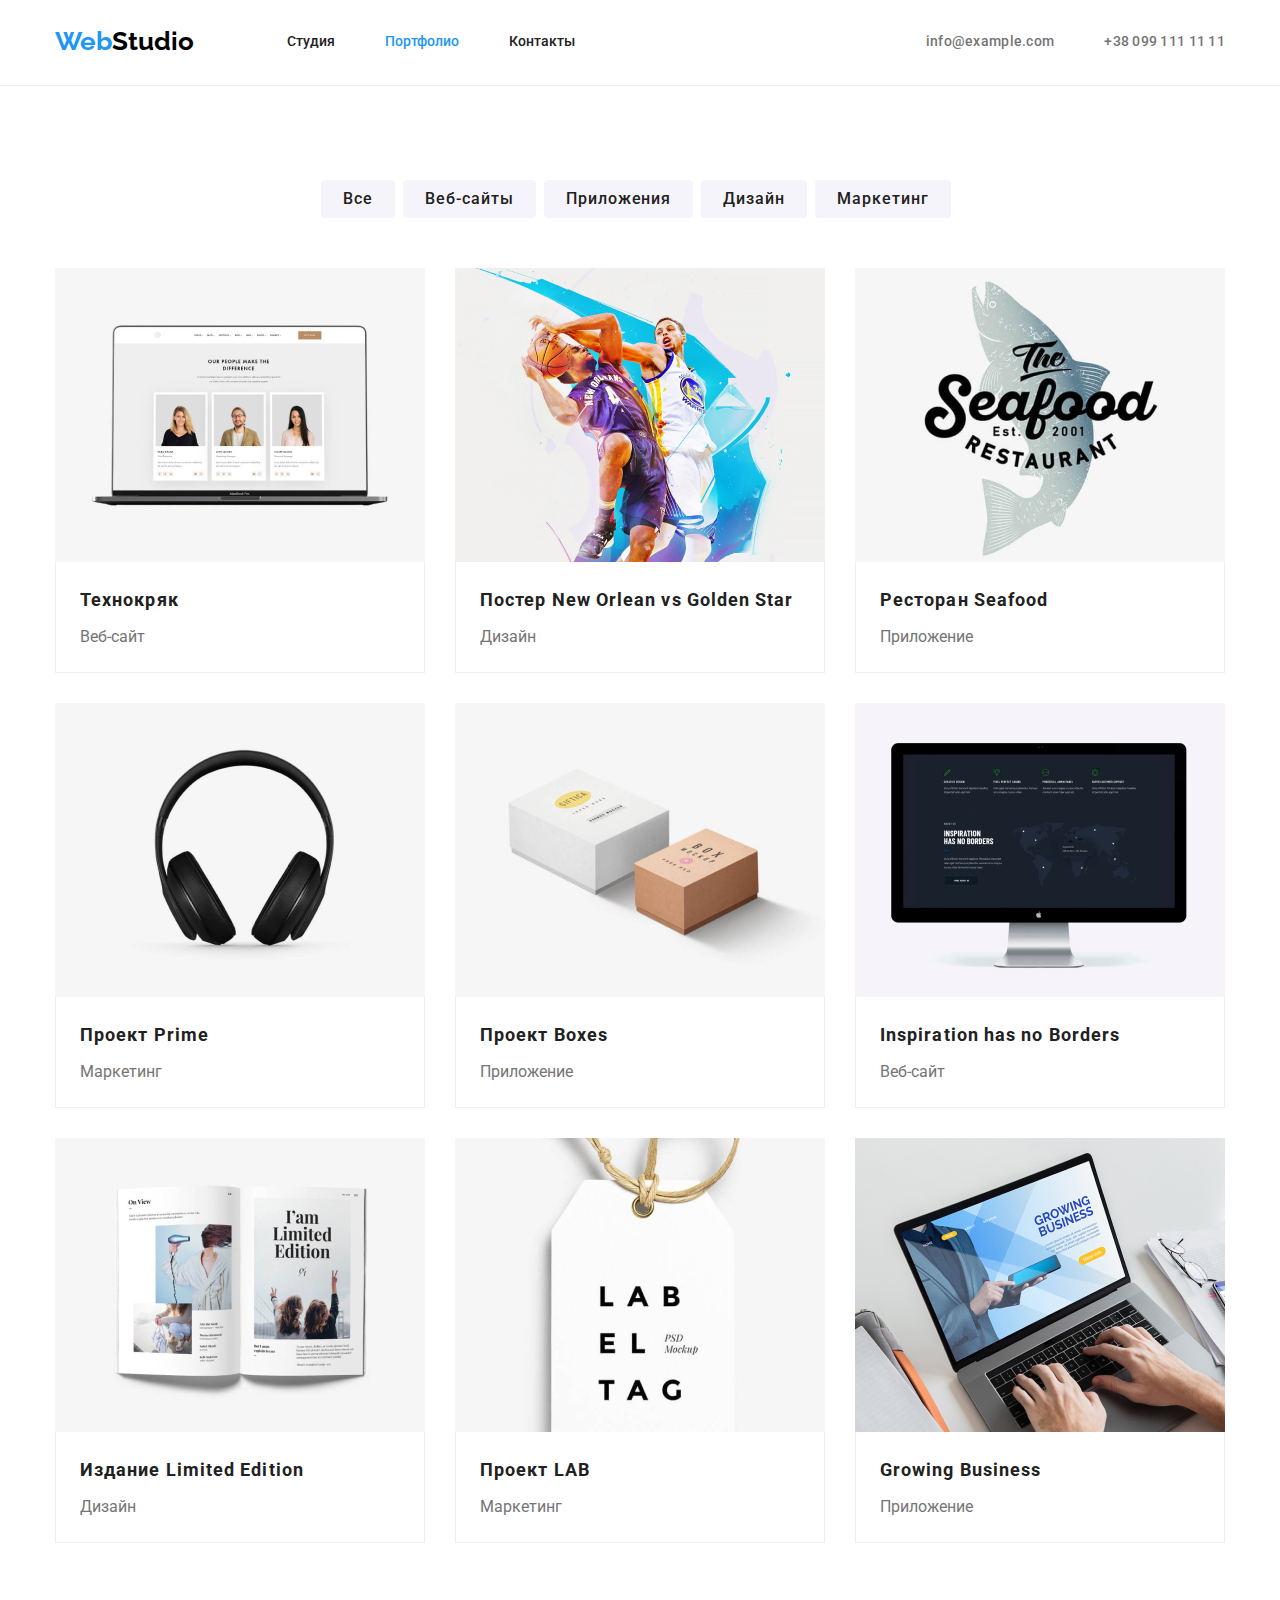
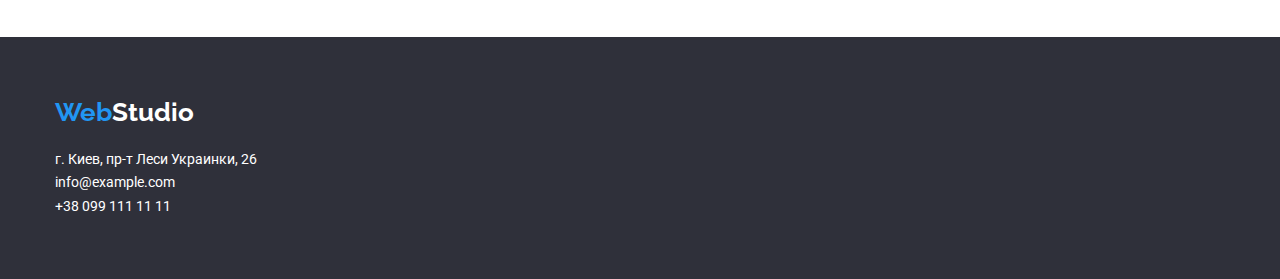
==== portfolio.html @ 2d33c271 "Initial commit" ====
<!DOCTYPE html>
<html lang="ru">

<head>
    <meta charset="UTF-8">
    <meta name="description" content="A description of the page" />
    <title>Webstudio</title>
    <!--Основные шрифты-->
    <link rel="preconnect" href="https://fonts.googleapis.com">
    <link rel="preconnect" href="https://fonts.gstatic.com" crossorigin>
    <link
        href="https://fonts.googleapis.com/css2?family=Raleway:wght@700&family=Roboto:wght@400;500;700;900&display=swap"
        rel="stylesheet">

    <!-- modern-normalisd-->
    <link rel="stylesheet" href="https://cdn.jsdelivr.net/npm/modern-normalize@1.1.0/modern-normalize.min.css">

    <link rel="stylesheet" href="./css/styles.css">
</head>

<body>
    <!--шапка страницы-->
        <header class="header section">
            <div class="container main-nav-list">
                <nav class="header-main-nav">
                    <a class="header-logo" lang="en" href="./index.html"><span class="header-logo-accent">Web</span>Studio</a>
        
                    <ul class="header-items">
                        <li class="heder-nav-list"><a class="header-nav" href="./index.html">Студия</a></li>
                        <li class="heder-nav-list"><a class="header-nav current" href="portfolio.html">Портфолио</a></li>
                        <li class="heder-nav-list"><a class="header-nav" href="">Контакты</a></li>
                    </ul>
                </nav>
        
                <ul class="header-contact-items">
                    <li class="header-list"><a class="header-contact" href="mailto:info@example.com">info@example.com</a></li>
                    <li class="header-list"><a class="header-contact" href="tel+380991111111">+38 099 111 11 11</a></li>
                </ul>
            </div>
        </header>
        <!--Основная часть страницы-->
        <main>
            <div class="section">
                <div class="container">
                    <h1 hidden>Галерея</h1>
                    <!--Кнопки фильтра-->
                    <ul class="list-btn">
                        <li><button class="filtr-btn" type="button">Все</button></li>
                        <li><button class="filtr-btn" type="button">Веб-сайты</button></li>
                        <li><button class="filtr-btn" type="button">Приложения</button></li>
                        <li><button class="filtr-btn" type="button">Дизайн</button></li>
                        <li><button class="filtr-btn" type="button">Маркетинг</button></li>
                    </ul>
                </div>

                    <!--Портфолио-->
                    <div class="container">
                    <ul class="list-portfolio">
                        <li class="portfolio-section">
                            <article class="card">
                                <div class="card-tumb">
                                <a class="portfolio-link" href="#"><img class="portfolio-img" src="./imeges/portfolio1.jpg"
                                        alt="Веб-сайт" width="370" height="294">
                                    <div class="portfolio-card">
                                        <h2 class="portfolio-titel">Технокряк</h2>
                                        <p class="about-portfolio">Веб-сайт</p>
                                    </div>
                                </a>
                                </div>
                            </article>
                        </li>

                        <li class="portfolio-section">
                                <a class="portfolio-link" href="#"><img class="portfolio-img" src="./imeges/portfolio2.jpg" alt="постер команды"
                                        width="370" height="294">
                                    <div class="portfolio-card">
                                        <h2 class="portfolio-titel">Постер New Orlean vs Golden Star</h2>
                                        <p class="about-portfolio">Дизайн</p>
                                    </div>
                                </a>
                        </li>

                        <li class="portfolio-section">
                                <a class="portfolio-link" href="#"><img class="portfolio-img" src="./imeges/portfolio3.jpg"
                                        alt="логотип ресторана" width="370" height="294">
                                    <div class="portfolio-card">
                                        <h2 class="portfolio-titel">Ресторан Seafood</h2>
                                        <p class="about-portfolio">Приложение</p>
                                    </div>
                                </a>
                        </li>

                        <li class="portfolio-section">
                                <a class="portfolio-link" href="#"><img class="portfolio-img" src="./imeges/portfolio4.jpg"
                                        alt="наушники" width="370" height="294">
                                    <div class="portfolio-card">
                                        <h2 class="portfolio-titel">Проект Prime</h2>
                                        <p class="about-portfolio">Маркетинг</p>
                                    </div>
                                </a>
                        </li>

                        <li class="portfolio-section">
                                <a class="portfolio-link" href="#"><img class="portfolio-img" src="./imeges/portfolio5.jpg"
                                        alt="бокс проект" width="370" height="294">
                                    <div class="portfolio-card">
                                        <h2 class="portfolio-titel">Проект Boxes</h2>
                                        <p class="about-portfolio">Приложение</p>
                                    </div>
                                </a>
                        </li>

                        <li class="portfolio-section">
                                <a class="portfolio-link" href="#"><img class="portfolio-img" src="./imeges/portfolio6.jpg"
                                        alt="изображение монитора" width="370" height="294">
                                    <div class="portfolio-card">
                                        <h2 class="portfolio-titel">Inspiration has no Borders</h2>
                                        <p class="about-portfolio">Веб-сайт</p>
                                    </div>
                                </a>
                        </li>

                        <li class="portfolio-section">
                                <a class="portfolio-link" href="#"><img class="portfolio-img" src="./imeges/portfolio7.jpg"
                                        alt="дизайн книги" width="370" height="294">
                                    <div class="portfolio-card">
                                        <h2 class="portfolio-titel">Издание Limited Edition</h2>
                                        <p class="about-portfolio">Дизайн</p>
                                    </div>
                                </a>
                        </li>

                        <li class="portfolio-section">
                                <a class="portfolio-link" href="#"><img class="portfolio-img" src="./imeges/portfolio8.jpg"
                                        alt="макет логотипа" width="370" height="294">
                                    <div class="portfolio-card">
                                        <h2 class="portfolio-titel">Проект LAB</h2>
                                        <p class="about-portfolio">Маркетинг</p>
                                    </div>
                                </a>
                        </li>
                         
                        <li class="portfolio-section">
                                <a class="portfolio-link" href="#"><img class="portfolio-img" src="./imeges/portfolio9.jpg"
                                        alt="проект приложения" width="370" height="294">
                                    <div class="portfolio-card">
                                        <h2 class="portfolio-titel">Growing Business</h2>
                                        <p class="about-portfolio">Приложение</p>
                                    </div>
                                </a>
                        </li>
                    </ul>
                </div>
            </div>
        </main>
        <!--Подвал-->
        <footer class="footer">
            <div class="container">
                <a class="footer-logo" lang="en" href="./index.html"><span class="footer-logo-accent">Web</span>Studio</a>
                <address class="address">
                    <ul class="address-list">
                        <li><a class="footer-contact" href="google.maps.г.Киев,пр-т-Леси-Украинки,26">г. Киев, пр-т Леси
                                Украинки, 26</a></li>
                        <li><a class="footer-contact" href="mailto:info@example.com">info@example.com</a></li>
                        <li><a class="footer-contact" href="tel+380991111111">+38 099 111 11 11</a></li>
                    </ul>
                </address>
            </div>
        </footer>
</body>
---- css/styles.css ----
:root {
  --primery-text-color: #757575;
  --titel-text-color: #212121;
  --accent-text-color-btn: #2196f3;
  --heder-logo-color: #000000;

  --main-background-color: #ffffff;
  --section-fond-color: #2f303a;

  --text-color-logo-adres-btn: #ffffff;

  --filter-btn-tim-fon: #f5f4fa;
  --logo-btn-hover: #188ce8;

  --portfolio-section-gap: 30px;
}

*,
*::before *::after {
  box-sizing: border-box;
}
/*Основные правки для всей страницы*/

body {
  background-color: var(--main-background-color);
  font-family: 'Roboto', sans-serif;
  font-size: 14px;
  line-height: 1.5;
  color: var(--primery-text-color);
}

h1,
h2,
h3,
h4,
h5,
h6,
p {
  margin-top: 0;
  margin-bottom: 0;
}

ul {
  padding-left: 0;
  margin-top: 0;
  margin-bottom: 0;
  list-style: none;
}

img {
  display: block;
  max-width: 100%;
  height: auto;
}

.container {
  width: 1200px;
  padding-left: 15px;
  padding-right: 15px;
  margin-right: auto;
  margin-left: auto;
}
.section {
  padding-top: 94px;
  padding-bottom: 94px;
}
/*шапка страницы*/
.header {
  padding-top: 24px;
  padding-bottom: 25px;
  border-bottom: 1px solid #ececec;
  flex-wrap: nowrap;
}

/*header-main-nav*/
.header-main-nav {
  display: flex;
  align-items: center;
}

/*Логотип в хедере*/

.header-logo {
  margin-right: 93px;

  font-family: Raleway;
  color: var(--heder-logo-color);
  font-size: 26px;
  font-weight: bold;
  text-decoration: none;
  cursor: default;
  line-height: 1.2;
}

.header-logo-accent {
  color: var(--accent-text-color-btn);
}

.header-items {
  display: flex;
}

.heder-nav-list {
  margin-right: 50px;
}
.heder-nav-list:last-child {
  margin-right: 0;
}

.header-nav {
  color: var(--titel-text-color);

  padding-top: 10px;
  padding-bottom: 10px;
  display: block;

  font-weight: 500;
  text-decoration: none;
  cursor: default;
  line-height: 1.14;
}
.header-nav:hover,
.header-nav:focus {
  color: var(--accent-text-color-btn);
}
.header-nav.current {
  color: var(--accent-text-color-btn);
}

/* .heder-contact-list {}*/
 

.header-contact-items {
  margin-left: auto;
  display: flex;
  align-items: center
  
}
.main-nav-list {
  display: flex;
}
.header-list {
  margin-left: 50px;
}

.header-list:first-child {
  margin-left: 0;
}

.header-contact {
  color: var(--primery-text-color);
  font-weight: 500;
  text-decoration: none;
  cursor: default;
  font-weight: 500;
  line-height: 1.14;
  letter-spacing: 0.02em;
}
.header-contact:hover,
.header-contact:focus {
  color: var(--accent-text-color);
}

/*Логотип страницы*/
.logo-section {
  padding-top: 200px;
  padding-bottom: 200px;
  text-align: center;
  background-color: var(--section-fond-color);
}

.logo-titel {
  width: 696px;
  margin: auto;
  color: var(--text-color-logo-adres-btn);
  font-size: 44px;
  font-weight: 900;
  line-height: 1.36;
  letter-spacing: 0.06em;
  font-family: Roboto;
  text-transform: uppercase;
}

.logo-btn {
  margin-top: 30px;
  padding: 10px 32px;
  min-width: 13px;
  color: var(--text-color-logo-adres-btn);
  background-color: var(--accent-text-color-btn);
  font-size: 16px;
  font-weight: bold;
  cursor: pointer;
  line-height: 1.87;
  align-items: center;
  letter-spacing: 0.06em;
  border-radius: 4px;
  border: 0;
}
.logo-btn:hover,
.logo-btn:focus {
  background-color: var(--logo-btn-hover);
}

/*Основная часть страници*/

/*Особенности*/
.features {
  width: 1200px;
  margin: auto;
}

.titel {
  margin-bottom: 10px;
  color: var(--titel-text-color);
  font-weight: bold;
  font-size: 14px;
  line-height: 1.14;
  letter-spacing: 0.03em;
  text-transform: uppercase;
}
.features-section {
  display: flex;
  margin-top: 0;
  margin-bottom: 0;
}

.features-list {
  letter-spacing: 0.03em;
  margin-right: 30px;
  width: 270px;
}
.features-list:last-child {
  margin-right: 0;
}

.about-features {
  color: var(--primery-text-color);
  line-height: 1.71;
  letter-spacing: 0, 03em;
}

/*Примеры робот*/

.gallery-section {
  padding-top: 0;
}

.list-foto {
  display: flex;
}

.gallery-titel {
  margin-bottom: 50px;
  color: var(--titel-text-color);
  font-weight: bold;
  font-size: 36px;
  line-height: 1.16;
  text-align: center;
}
.gellery-list {
  margin-right: 30px;
}
.gellery-list:last-child {
  margin-right: 0;
}

/*Команда   */
.team {
  background-color: var(--filter-btn-tim-fon);
}
.team-list {
  display: flex;
}
.team-titel {
  margin-bottom: 50px;
  text-align: center;
  font-size: 36px;
  line-height: 1.16;
}
.team-section {
  text-align: center;
  margin-right: 30px;
  border-radius: 0px 0px 4px 4px;
  box-shadow: 0px 1px 3px rgba(0, 0, 0, 0.12), 0px 1px 1px rgba(0, 0, 0, 0.14),
    0px 2px 1px rgba(0, 0, 0, 0.2);
  background: var(--main-background-color);
}
.team-section:last-child {
  margin-right: 0;
}
.team-img {
  margin-bottom: 30px;
}

.team-titel,
.titel {
  color: var(--titel-text-color);
}
.titel-person {
  margin-bottom: 10px;
  color: var(--titel-text-color);
  font-weight: 500;
  font-size: 16px;
  line-height: 1.18;
}

.team-position {
  margin-bottom: 30px;
  color: var(--primery-text-color);
  font-size: 16px;
  line-height: 1.18;
}

/*Подвал */

.footer {
  padding-top: 60px;
  padding-bottom: 60px;
}

.footer-logo {
  font-family: Raleway;
  color: var(--text-color-logo-adres-btn);
  font-weight: bold;
  text-decoration: none;
  cursor: default;
  font-size: 26px;
  line-height: 1.19;
  margin-bottom: 20px;
  display: block;
}

.footer-logo-accent {
  color: var(--accent-text-color-btn);
}

.footer {
  background-color: var(--section-fond-color);
}

.footer-contact-list {
  margin-bottom: 9px;
}
.footer-contact-list:last-child {
  margin-bottom: 0px;
}
.footer-contact {
  color: var(--text-color-logo-adres-btn);
  text-decoration: none;
  cursor: default;
  line-height: 1.71;
  font-style: normal;
  display: block;
}

.footer-contact:hover,
.footer-contact:focus {
  color: var(--accent-text-color);
}

/*Портфолио*/

/*Кнопки фильтра*/
.list-btn {
  display: flex;
  justify-content: center;
  margin-bottom: 50px;
}

.filtr-btn {
  margin-right: 8px;
  padding: 6px 22px;
  letter-spacing: 0.06em;
  border-radius: 4px;
  border: 0;

  color: var(--titel-text-color);
  background: var(--filter-btn-tim-fon);
  font-size: 16px;
  font-weight: 500;
  cursor: pointer;
  line-height: 1.62;
}
.filtr-btn:hover,
.filtr-btn:focus {
  color: var(--text-color-logo-adres-btn);
  background: var(--accent-text-color-btn);
}

/* Галерея портфолио */
.list-portfolio {
  display: flex;
  flex-wrap: wrap;
}
.list-portfolio > .portfolio-section {
  width: calc((100-60px) / 3);
  margin-right: 30px;
  margin-bottom: 30px;
}
.portfolio-section:nth-child(3n) {
  margin-right: 0;
}

.portfolio-section:nth-last-child(-n + 3) {
  margin-bottom: 0;
}
.portfolio-card {
  border-left: 1px solid #eeeeee;
  border-right: 1px solid #eeeeee;
  border-bottom: 1px solid #eeeeee;
  padding: 20px 24px;
}

.portfolio-titel {
  margin-bottom: 4px;
  color: var(--titel-text-color);
  font-weight: bold;
  font-size: 18px;
  line-height: 2;
  letter-spacing: 0.06em;
}
.about-portfolio {
  color: var(--primery-text-color);
  font-size: 16px;
  line-height: 1.87;
}

.portfolio-link {
  text-decoration: none;
}
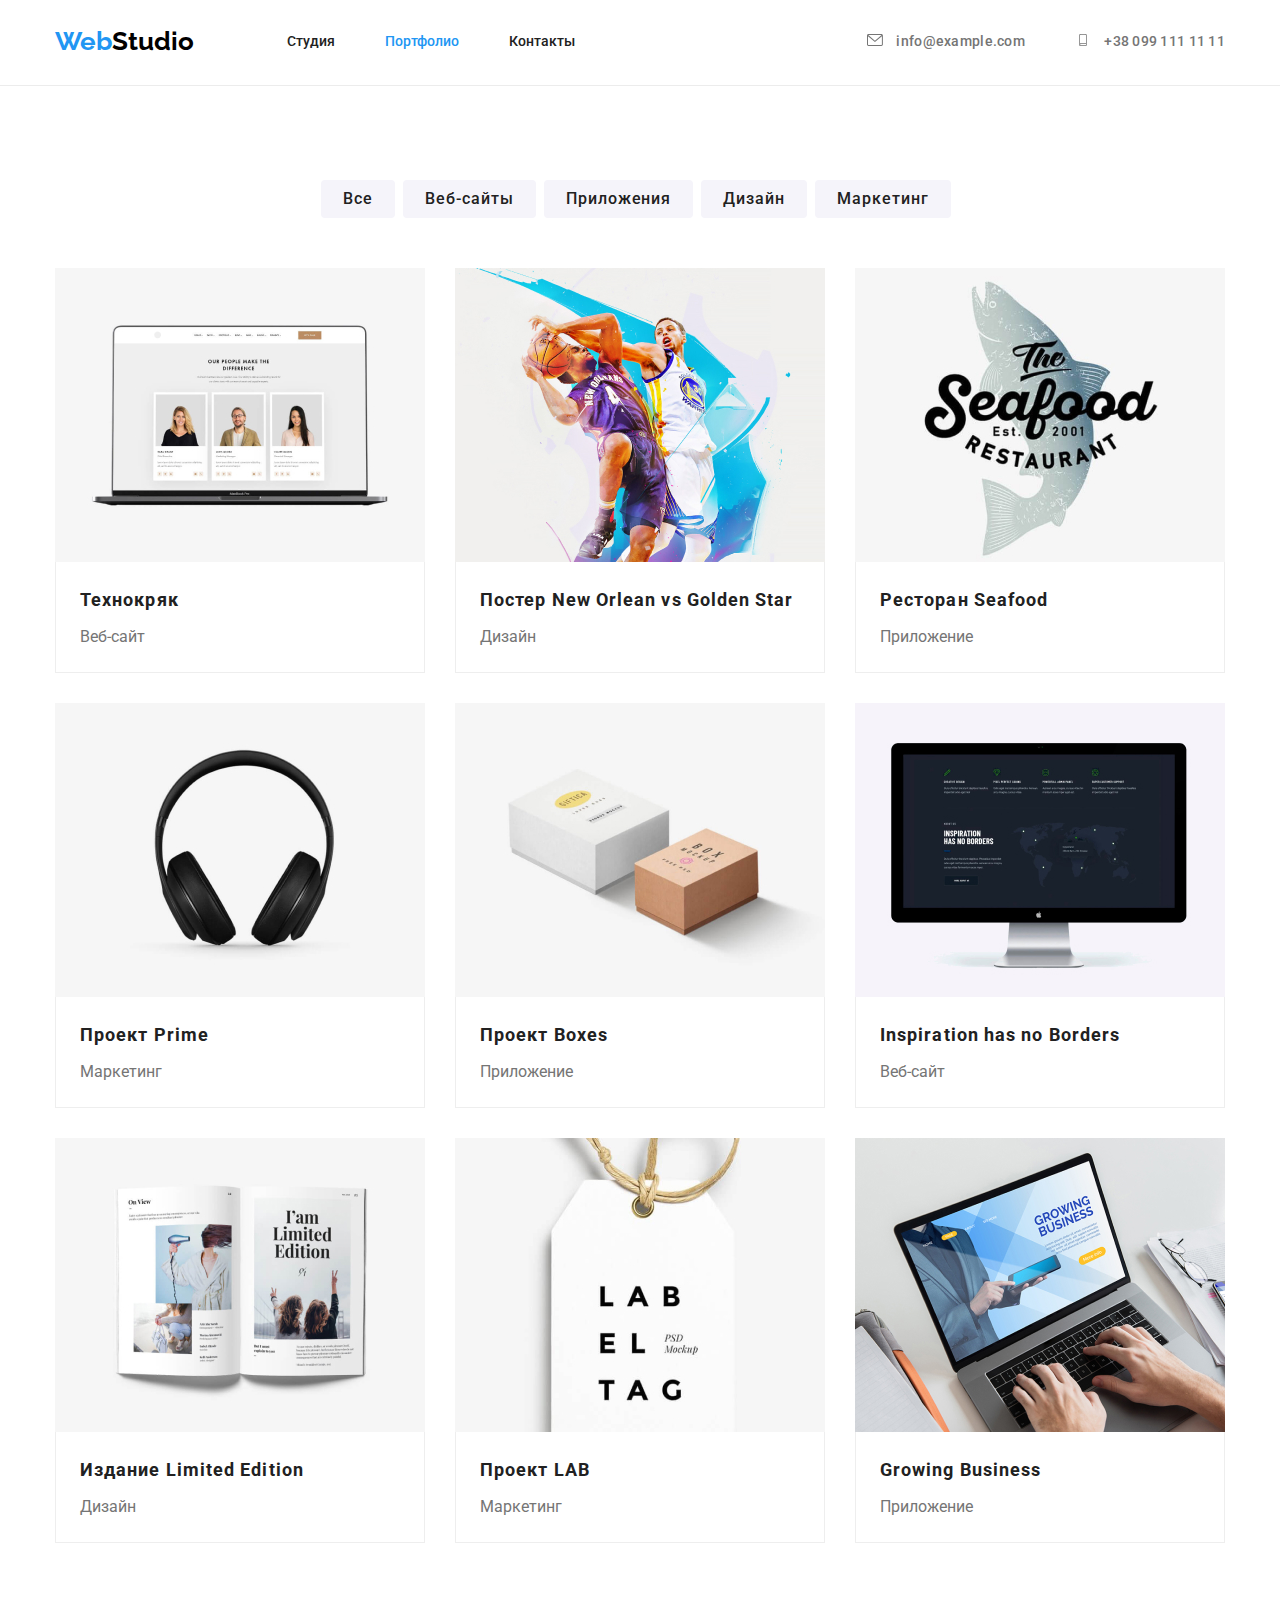
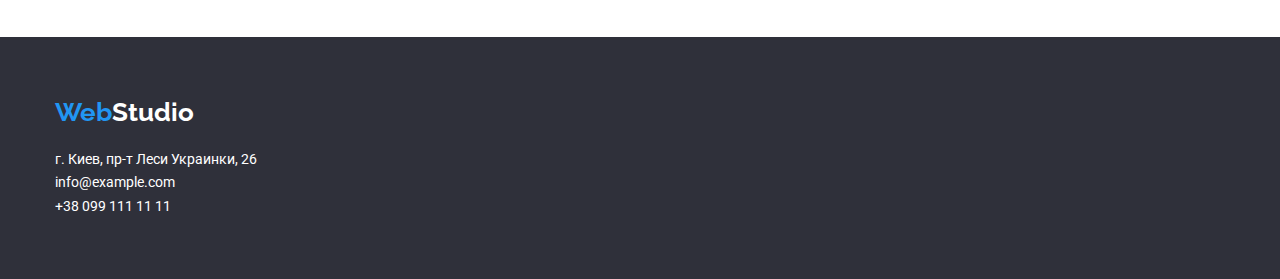
==== commit 15aa8466: "створила svg" ====
--- a/portfolio.html
+++ b/portfolio.html
@@ -1,170 +1,251 @@
 <!DOCTYPE html>
 <html lang="ru">
-
-<head>
-    <meta charset="UTF-8">
+  <head>
+    <meta charset="UTF-8" />
     <meta name="description" content="A description of the page" />
     <title>Webstudio</title>
     <!--Основные шрифты-->
-    <link rel="preconnect" href="https://fonts.googleapis.com">
-    <link rel="preconnect" href="https://fonts.gstatic.com" crossorigin>
+    <link rel="preconnect" href="https://fonts.googleapis.com" />
+    <link rel="preconnect" href="https://fonts.gstatic.com" crossorigin />
     <link
-        href="https://fonts.googleapis.com/css2?family=Raleway:wght@700&family=Roboto:wght@400;500;700;900&display=swap"
-        rel="stylesheet">
+      href="https://fonts.googleapis.com/css2?family=Raleway:wght@700&family=Roboto:wght@400;500;700;900&display=swap"
+      rel="stylesheet"
+    />
 
     <!-- modern-normalisd-->
-    <link rel="stylesheet" href="https://cdn.jsdelivr.net/npm/modern-normalize@1.1.0/modern-normalize.min.css">
-
-    <link rel="stylesheet" href="./css/styles.css">
-</head>
-
-<body>
+    <link
+      rel="stylesheet"
+      href="https://cdn.jsdelivr.net/npm/modern-normalize@1.1.0/modern-normalize.min.css"
+    />
+
+    <link rel="stylesheet" href="./css/styles.css" />
+  </head>
+
+  <body>
     <!--шапка страницы-->
-        <header class="header section">
-            <div class="container main-nav-list">
-                <nav class="header-main-nav">
-                    <a class="header-logo" lang="en" href="./index.html"><span class="header-logo-accent">Web</span>Studio</a>
-        
-                    <ul class="header-items">
-                        <li class="heder-nav-list"><a class="header-nav" href="./index.html">Студия</a></li>
-                        <li class="heder-nav-list"><a class="header-nav current" href="portfolio.html">Портфолио</a></li>
-                        <li class="heder-nav-list"><a class="header-nav" href="">Контакты</a></li>
-                    </ul>
-                </nav>
-        
-                <ul class="header-contact-items">
-                    <li class="header-list"><a class="header-contact" href="mailto:info@example.com">info@example.com</a></li>
-                    <li class="header-list"><a class="header-contact" href="tel+380991111111">+38 099 111 11 11</a></li>
-                </ul>
-            </div>
-        </header>
-        <!--Основная часть страницы-->
-        <main>
-            <div class="section">
-                <div class="container">
-                    <h1 hidden>Галерея</h1>
-                    <!--Кнопки фильтра-->
-                    <ul class="list-btn">
-                        <li><button class="filtr-btn" type="button">Все</button></li>
-                        <li><button class="filtr-btn" type="button">Веб-сайты</button></li>
-                        <li><button class="filtr-btn" type="button">Приложения</button></li>
-                        <li><button class="filtr-btn" type="button">Дизайн</button></li>
-                        <li><button class="filtr-btn" type="button">Маркетинг</button></li>
-                    </ul>
-                </div>
-
-                    <!--Портфолио-->
-                    <div class="container">
-                    <ul class="list-portfolio">
-                        <li class="portfolio-section">
-                            <article class="card">
-                                <div class="card-tumb">
-                                <a class="portfolio-link" href="#"><img class="portfolio-img" src="./imeges/portfolio1.jpg"
-                                        alt="Веб-сайт" width="370" height="294">
-                                    <div class="portfolio-card">
-                                        <h2 class="portfolio-titel">Технокряк</h2>
-                                        <p class="about-portfolio">Веб-сайт</p>
-                                    </div>
-                                </a>
-                                </div>
-                            </article>
-                        </li>
-
-                        <li class="portfolio-section">
-                                <a class="portfolio-link" href="#"><img class="portfolio-img" src="./imeges/portfolio2.jpg" alt="постер команды"
-                                        width="370" height="294">
-                                    <div class="portfolio-card">
-                                        <h2 class="portfolio-titel">Постер New Orlean vs Golden Star</h2>
-                                        <p class="about-portfolio">Дизайн</p>
-                                    </div>
-                                </a>
-                        </li>
-
-                        <li class="portfolio-section">
-                                <a class="portfolio-link" href="#"><img class="portfolio-img" src="./imeges/portfolio3.jpg"
-                                        alt="логотип ресторана" width="370" height="294">
-                                    <div class="portfolio-card">
-                                        <h2 class="portfolio-titel">Ресторан Seafood</h2>
-                                        <p class="about-portfolio">Приложение</p>
-                                    </div>
-                                </a>
-                        </li>
-
-                        <li class="portfolio-section">
-                                <a class="portfolio-link" href="#"><img class="portfolio-img" src="./imeges/portfolio4.jpg"
-                                        alt="наушники" width="370" height="294">
-                                    <div class="portfolio-card">
-                                        <h2 class="portfolio-titel">Проект Prime</h2>
-                                        <p class="about-portfolio">Маркетинг</p>
-                                    </div>
-                                </a>
-                        </li>
-
-                        <li class="portfolio-section">
-                                <a class="portfolio-link" href="#"><img class="portfolio-img" src="./imeges/portfolio5.jpg"
-                                        alt="бокс проект" width="370" height="294">
-                                    <div class="portfolio-card">
-                                        <h2 class="portfolio-titel">Проект Boxes</h2>
-                                        <p class="about-portfolio">Приложение</p>
-                                    </div>
-                                </a>
-                        </li>
-
-                        <li class="portfolio-section">
-                                <a class="portfolio-link" href="#"><img class="portfolio-img" src="./imeges/portfolio6.jpg"
-                                        alt="изображение монитора" width="370" height="294">
-                                    <div class="portfolio-card">
-                                        <h2 class="portfolio-titel">Inspiration has no Borders</h2>
-                                        <p class="about-portfolio">Веб-сайт</p>
-                                    </div>
-                                </a>
-                        </li>
-
-                        <li class="portfolio-section">
-                                <a class="portfolio-link" href="#"><img class="portfolio-img" src="./imeges/portfolio7.jpg"
-                                        alt="дизайн книги" width="370" height="294">
-                                    <div class="portfolio-card">
-                                        <h2 class="portfolio-titel">Издание Limited Edition</h2>
-                                        <p class="about-portfolio">Дизайн</p>
-                                    </div>
-                                </a>
-                        </li>
-
-                        <li class="portfolio-section">
-                                <a class="portfolio-link" href="#"><img class="portfolio-img" src="./imeges/portfolio8.jpg"
-                                        alt="макет логотипа" width="370" height="294">
-                                    <div class="portfolio-card">
-                                        <h2 class="portfolio-titel">Проект LAB</h2>
-                                        <p class="about-portfolio">Маркетинг</p>
-                                    </div>
-                                </a>
-                        </li>
-                         
-                        <li class="portfolio-section">
-                                <a class="portfolio-link" href="#"><img class="portfolio-img" src="./imeges/portfolio9.jpg"
-                                        alt="проект приложения" width="370" height="294">
-                                    <div class="portfolio-card">
-                                        <h2 class="portfolio-titel">Growing Business</h2>
-                                        <p class="about-portfolio">Приложение</p>
-                                    </div>
-                                </a>
-                        </li>
-                    </ul>
-                </div>
-            </div>
-        </main>
-        <!--Подвал-->
-        <footer class="footer">
-            <div class="container">
-                <a class="footer-logo" lang="en" href="./index.html"><span class="footer-logo-accent">Web</span>Studio</a>
-                <address class="address">
-                    <ul class="address-list">
-                        <li><a class="footer-contact" href="google.maps.г.Киев,пр-т-Леси-Украинки,26">г. Киев, пр-т Леси
-                                Украинки, 26</a></li>
-                        <li><a class="footer-contact" href="mailto:info@example.com">info@example.com</a></li>
-                        <li><a class="footer-contact" href="tel+380991111111">+38 099 111 11 11</a></li>
-                    </ul>
-                </address>
-            </div>
-        </footer>
-</body>+    <header class="header section">
+      <div class="container main-nav-list">
+        <nav class="header-main-nav">
+          <a class="header-logo" lang="en" href="./index.html"
+            ><span class="header-logo-accent">Web</span>Studio</a
+          >
+
+          <ul class="header-items">
+            <li class="heder-nav-list"><a class="header-nav" href="./index.html">Студия</a></li>
+            <li class="heder-nav-list">
+              <a class="header-nav current" href="portfolio.html">Портфолио</a>
+            </li>
+            <li class="heder-nav-list"><a class="header-nav" href="">Контакты</a></li>
+          </ul>
+        </nav>
+
+        <ul class="header-contact-items">
+          <li class="header-list">
+            <a class="header-contact" href="mailto:info@example.com">
+              <svg class="header-icon" width="16" height="12">
+                <use class="icon-envelope" href="./imeges/icon/icons.svg#icon-envelope"></use>
+              </svg>
+              info@example.com
+            </a>
+          </li>
+          <li class="header-list">
+            <a class="header-contact" href="tel+380991111111">
+              <svg class="header-icon" width="16" height="12">
+                <use class="icon-smartphone" href="./imeges/icon/icons.svg#icon-smartphone"></use>
+              </svg>
+              +38 099 111 11 11
+            </a>
+          </li>
+        </ul>
+      </div>
+    </header>
+    <!--Основная часть страницы-->
+    <main>
+      <div class="section">
+        <div class="container">
+          <h1 hidden>Галерея</h1>
+          <!--Кнопки фильтра-->
+          <ul class="list-btn">
+            <li><button class="filtr-btn" type="button">Все</button></li>
+            <li><button class="filtr-btn" type="button">Веб-сайты</button></li>
+            <li><button class="filtr-btn" type="button">Приложения</button></li>
+            <li><button class="filtr-btn" type="button">Дизайн</button></li>
+            <li><button class="filtr-btn" type="button">Маркетинг</button></li>
+          </ul>
+        </div>
+
+        <!--Портфолио-->
+        <div class="container">
+          <ul class="list-portfolio">
+            <li class="portfolio-section">
+              <article class="card">
+                <div class="card-tumb">
+                  <a class="portfolio-link" href="#"
+                    ><img
+                      class="portfolio-img"
+                      src="./imeges/portfolio1.jpg"
+                      alt="Веб-сайт"
+                      width="370"
+                      height="294"
+                    />
+                    <div class="portfolio-card">
+                      <h2 class="portfolio-titel">Технокряк</h2>
+                      <p class="about-portfolio">Веб-сайт</p>
+                    </div>
+                  </a>
+                </div>
+              </article>
+            </li>
+
+            <li class="portfolio-section">
+              <a class="portfolio-link" href="#"
+                ><img
+                  class="portfolio-img"
+                  src="./imeges/portfolio2.jpg"
+                  alt="постер команды"
+                  width="370"
+                  height="294"
+                />
+                <div class="portfolio-card">
+                  <h2 class="portfolio-titel">Постер New Orlean vs Golden Star</h2>
+                  <p class="about-portfolio">Дизайн</p>
+                </div>
+              </a>
+            </li>
+
+            <li class="portfolio-section">
+              <a class="portfolio-link" href="#"
+                ><img
+                  class="portfolio-img"
+                  src="./imeges/portfolio3.jpg"
+                  alt="логотип ресторана"
+                  width="370"
+                  height="294"
+                />
+                <div class="portfolio-card">
+                  <h2 class="portfolio-titel">Ресторан Seafood</h2>
+                  <p class="about-portfolio">Приложение</p>
+                </div>
+              </a>
+            </li>
+
+            <li class="portfolio-section">
+              <a class="portfolio-link" href="#"
+                ><img
+                  class="portfolio-img"
+                  src="./imeges/portfolio4.jpg"
+                  alt="наушники"
+                  width="370"
+                  height="294"
+                />
+                <div class="portfolio-card">
+                  <h2 class="portfolio-titel">Проект Prime</h2>
+                  <p class="about-portfolio">Маркетинг</p>
+                </div>
+              </a>
+            </li>
+
+            <li class="portfolio-section">
+              <a class="portfolio-link" href="#"
+                ><img
+                  class="portfolio-img"
+                  src="./imeges/portfolio5.jpg"
+                  alt="бокс проект"
+                  width="370"
+                  height="294"
+                />
+                <div class="portfolio-card">
+                  <h2 class="portfolio-titel">Проект Boxes</h2>
+                  <p class="about-portfolio">Приложение</p>
+                </div>
+              </a>
+            </li>
+
+            <li class="portfolio-section">
+              <a class="portfolio-link" href="#"
+                ><img
+                  class="portfolio-img"
+                  src="./imeges/portfolio6.jpg"
+                  alt="изображение монитора"
+                  width="370"
+                  height="294"
+                />
+                <div class="portfolio-card">
+                  <h2 class="portfolio-titel">Inspiration has no Borders</h2>
+                  <p class="about-portfolio">Веб-сайт</p>
+                </div>
+              </a>
+            </li>
+
+            <li class="portfolio-section">
+              <a class="portfolio-link" href="#"
+                ><img
+                  class="portfolio-img"
+                  src="./imeges/portfolio7.jpg"
+                  alt="дизайн книги"
+                  width="370"
+                  height="294"
+                />
+                <div class="portfolio-card">
+                  <h2 class="portfolio-titel">Издание Limited Edition</h2>
+                  <p class="about-portfolio">Дизайн</p>
+                </div>
+              </a>
+            </li>
+
+            <li class="portfolio-section">
+              <a class="portfolio-link" href="#"
+                ><img
+                  class="portfolio-img"
+                  src="./imeges/portfolio8.jpg"
+                  alt="макет логотипа"
+                  width="370"
+                  height="294"
+                />
+                <div class="portfolio-card">
+                  <h2 class="portfolio-titel">Проект LAB</h2>
+                  <p class="about-portfolio">Маркетинг</p>
+                </div>
+              </a>
+            </li>
+
+            <li class="portfolio-section">
+              <a class="portfolio-link" href="#"
+                ><img
+                  class="portfolio-img"
+                  src="./imeges/portfolio9.jpg"
+                  alt="проект приложения"
+                  width="370"
+                  height="294"
+                />
+                <div class="portfolio-card">
+                  <h2 class="portfolio-titel">Growing Business</h2>
+                  <p class="about-portfolio">Приложение</p>
+                </div>
+              </a>
+            </li>
+          </ul>
+        </div>
+      </div>
+    </main>
+    <!--Подвал-->
+    <footer class="footer">
+      <div class="container">
+        <a class="footer-logo" lang="en" href="./index.html"
+          ><span class="footer-logo-accent">Web</span>Studio</a
+        >
+        <address class="address">
+          <ul class="address-list">
+            <li>
+              <a class="footer-contact" href="google.maps.г.Киев,пр-т-Леси-Украинки,26"
+                >г. Киев, пр-т Леси Украинки, 26</a
+              >
+            </li>
+            <li><a class="footer-contact" href="mailto:info@example.com">info@example.com</a></li>
+            <li><a class="footer-contact" href="tel+380991111111">+38 099 111 11 11</a></li>
+          </ul>
+        </address>
+      </div>
+    </footer>
+  </body>
+</html>
--- a/css/styles.css
+++ b/css/styles.css
@@ -1,7 +1,7 @@
 :root {
   --primery-text-color: #757575;
   --titel-text-color: #212121;
-  --accent-text-color-btn: #2196f3;
+  --accent-text-color: #2196f3;
   --heder-logo-color: #000000;
 
   --main-background-color: #ffffff;
@@ -93,7 +93,7 @@
 }
 
 .header-logo-accent {
-  color: var(--accent-text-color-btn);
+  color: var(--accent-text-color);
 }
 
 .header-items {
@@ -121,10 +121,10 @@
 }
 .header-nav:hover,
 .header-nav:focus {
-  color: var(--accent-text-color-btn);
+  color: var(--accent-text-color);
 }
 .header-nav.current {
-  color: var(--accent-text-color-btn);
+  color: var(--accent-text-color);
 }
 
 /* .heder-contact-list {}*/
@@ -151,7 +151,6 @@
   color: var(--primery-text-color);
   font-weight: 500;
   text-decoration: none;
-  cursor: default;
   font-weight: 500;
   line-height: 1.14;
   letter-spacing: 0.02em;
@@ -161,12 +160,30 @@
   color: var(--accent-text-color);
 }
 
+.header-icon {
+  display: inline-block;
+  margin-right: 10px;
+  fill: currentColor;
+ 
+}
+
 /*Логотип страницы*/
 .logo-section {
+
   padding-top: 200px;
   padding-bottom: 200px;
   text-align: center;
   background-color: var(--section-fond-color);
+
+  max-width: 1600px;
+  min-height: 600px;
+  margin-left: auto;
+  margin-right: auto;
+  
+  background-image: linear-gradient(to right,rgba(47, 48, 58, 0.4),rgba(47, 48, 58, 0.4)),
+  url(../imeges/imgfon.jpg);
+  background-size: cover;
+  background-repeat: no-repeat;
 }
 
 .logo-titel {
@@ -186,7 +203,7 @@
   padding: 10px 32px;
   min-width: 13px;
   color: var(--text-color-logo-adres-btn);
-  background-color: var(--accent-text-color-btn);
+  background-color: var(--accent-text-color);
   font-size: 16px;
   font-weight: bold;
   cursor: pointer;
@@ -311,6 +328,15 @@
   line-height: 1.18;
 }
 
+.socials{
+  display: flex;
+  gap: 10px;
+}
+
+.socials-list{
+
+}
+
 /*Подвал */
 
 .footer {
@@ -331,7 +357,7 @@
 }
 
 .footer-logo-accent {
-  color: var(--accent-text-color-btn);
+  color: var(--accent-text-color);
 }
 
 .footer {
@@ -384,7 +410,8 @@
 .filtr-btn:hover,
 .filtr-btn:focus {
   color: var(--text-color-logo-adres-btn);
-  background: var(--accent-text-color-btn);
+  background: var(--accent-text-color);
+  box-shadow: 0px 3px 1px rgba(0, 0, 0, 0.1), 0px 1px 2px rgba(0, 0, 0, 0.08), 0px 2px 2px rgba(0, 0, 0, 0.12);
 }
 
 /* Галерея портфолио */
@@ -392,11 +419,20 @@
   display: flex;
   flex-wrap: wrap;
 }
+
+
+
 .list-portfolio > .portfolio-section {
   width: calc((100-60px) / 3);
   margin-right: 30px;
   margin-bottom: 30px;
 }
+
+.portfolio-section:hover,
+.portfolio-section:focus {
+  box-shadow: 0px 1px 1px rgba(0, 0, 0, 0.12), 0px 4px 4px rgba(0, 0, 0, 0.06), 1px 4px 6px rgba(0, 0, 0, 0.16);
+}
+
 .portfolio-section:nth-child(3n) {
   margin-right: 0;
 }
@@ -411,6 +447,7 @@
   padding: 20px 24px;
 }
 
+
 .portfolio-titel {
   margin-bottom: 4px;
   color: var(--titel-text-color);
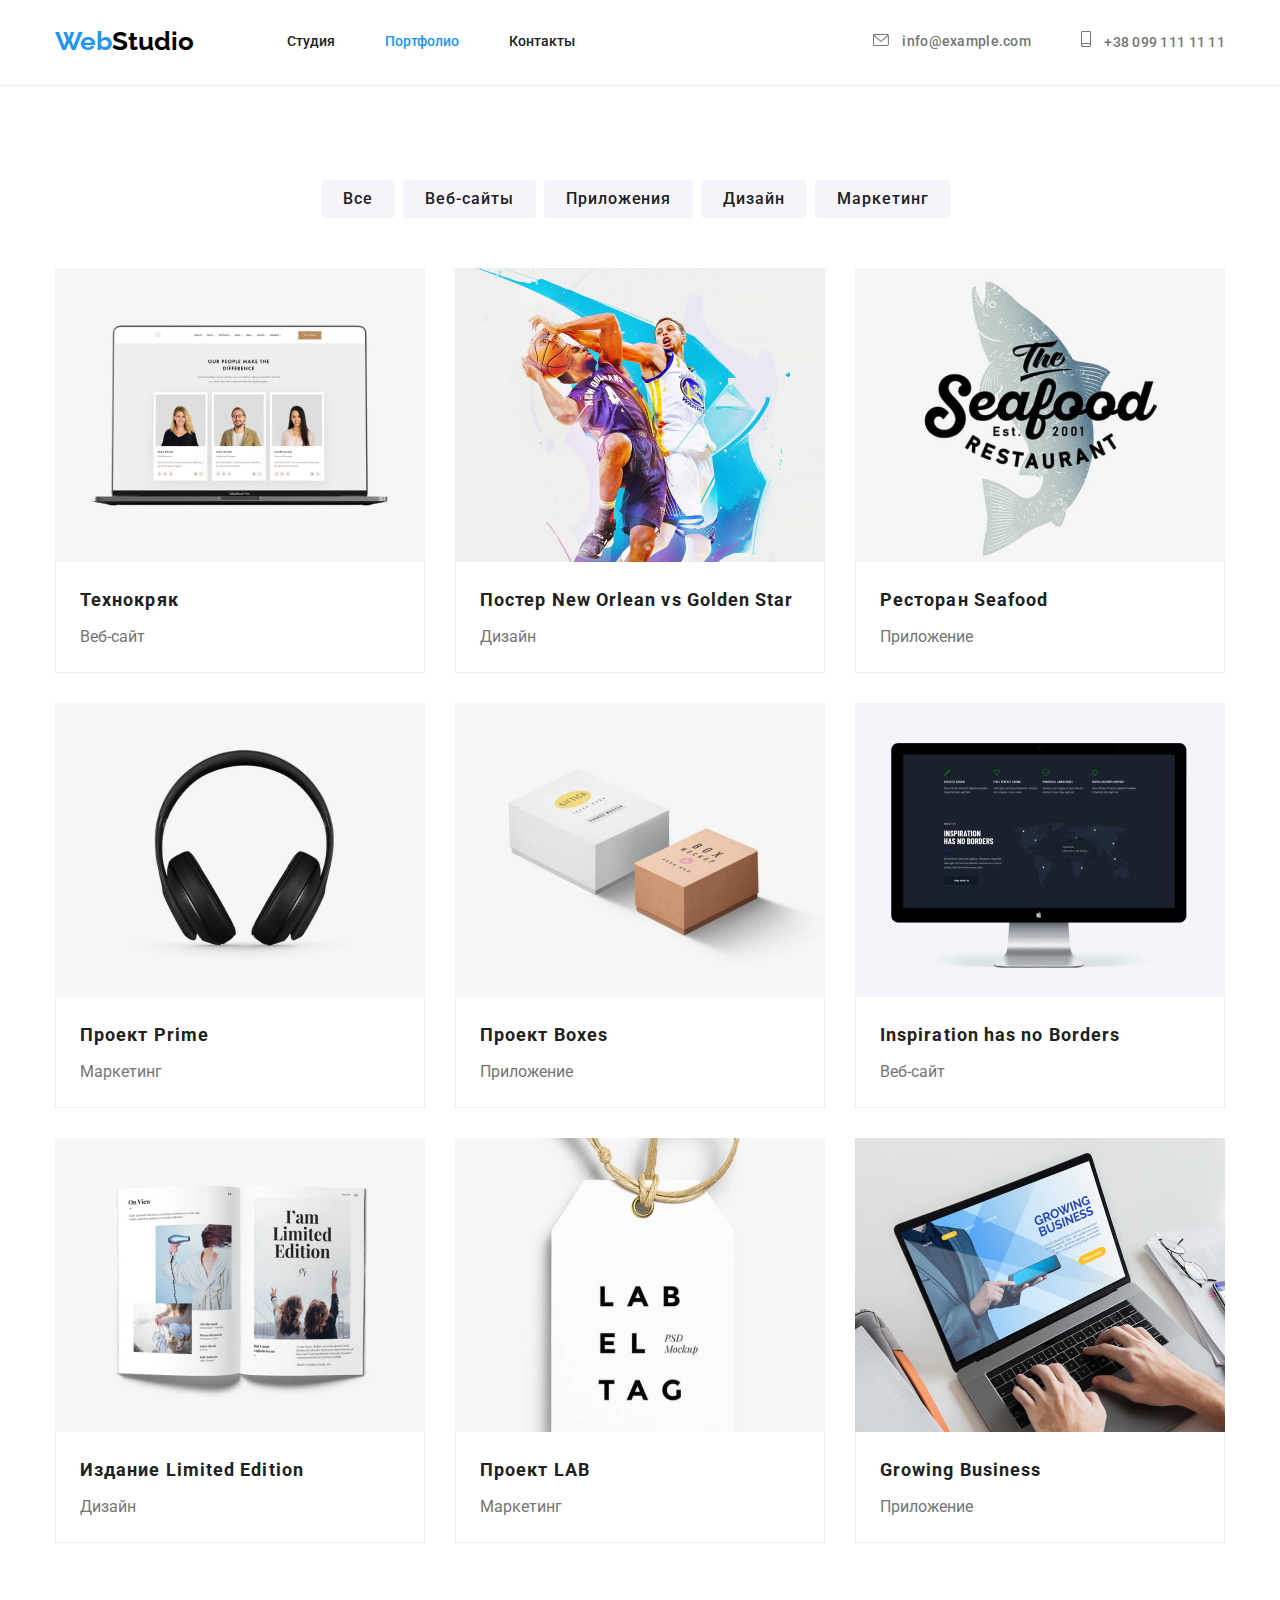
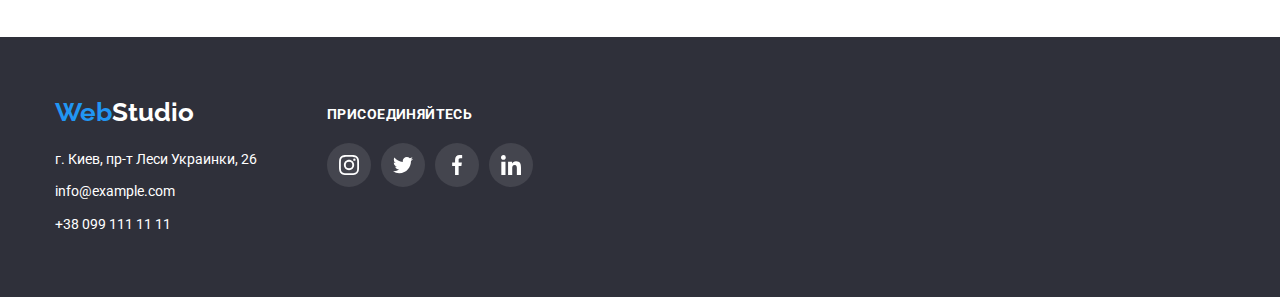
==== commit 00ebafbc: "svg" ====
--- a/portfolio.html
+++ b/portfolio.html
@@ -50,7 +50,7 @@
           </li>
           <li class="header-list">
             <a class="header-contact" href="tel+380991111111">
-              <svg class="header-icon" width="16" height="12">
+              <svg class="header-icon" width="10" height="16">
                 <use class="icon-smartphone" href="./imeges/icon/icons.svg#icon-smartphone"></use>
               </svg>
               +38 099 111 11 11
@@ -231,20 +231,61 @@
     <!--Подвал-->
     <footer class="footer">
       <div class="container">
-        <a class="footer-logo" lang="en" href="./index.html"
-          ><span class="footer-logo-accent">Web</span>Studio</a
-        >
-        <address class="address">
-          <ul class="address-list">
-            <li>
-              <a class="footer-contact" href="google.maps.г.Киев,пр-т-Леси-Украинки,26"
-                >г. Киев, пр-т Леси Украинки, 26</a
-              >
-            </li>
-            <li><a class="footer-contact" href="mailto:info@example.com">info@example.com</a></li>
-            <li><a class="footer-contact" href="tel+380991111111">+38 099 111 11 11</a></li>
-          </ul>
-        </address>
+        <div class="address-section">
+          <a class="footer-logo" lang="en" href="./index.html">
+            <span class="footer-logo-accent">Web</span>Studio</a
+          >
+          <address class="address">
+            <ul class="address-list">
+              <li class="footer-contact-list">
+                <a class="footer-contact" href="google.maps.г.Киев,пр-т-Леси-Украинки,26">
+                  г. Киев, пр-т Леси Украинки, 26</a
+                >
+              </li>
+              <li class="footer-contact-list">
+                <a class="footer-contact" href="mailto:info@example.com">info@example.com</a>
+              </li>
+              <li class="footer-contact-list">
+                <a class="footer-contact" href="tel+380991111111">+38 099 111 11 11</a>
+              </li>
+            </ul>
+          </address>
+        </div>
+        <!--Соц.сети подвл-->
+
+        <div class="footer-social-list">
+          <p class="footer-titel-link">Присоединяйтесь</p>
+          <ul class="footer-socials">
+            <li class="footer-link-list">
+              <a class="footer-linc-icon">
+                <svg class="footer-icon" width="20px" height="20px">
+                  <use href="./imeges/icon/icons.svg#icon-instagram"></use>
+                </svg>
+              </a>
+            </li>
+            <li class="footer-link-list">
+              <a class="footer-linc-icon">
+                <svg class="footer-icon" width="20px" height="20px">
+                  <use href="./imeges/icon/icons.svg#icon-twitter"></use>
+                </svg>
+              </a>
+            </li>
+            <li class="footer-link-list">
+              <a class="footer-linc-icon">
+                <svg class="footer-icon" width="20px" height="20px">
+                  <use href="./imeges/icon/icons.svg#icon-facebook"></use>
+                </svg>
+              </a>
+            </li>
+            <li class="footer-link-list">
+              <a class="footer-linc-icon">
+                <svg class="footer-icon" width="20px" height="20px">
+                  <use href="./imeges/icon/icons.svg#icon-linkedin"></use>
+                </svg>
+              </a>
+            </li>
+          </ul>
+        </div>
       </div>
     </footer>
   </body>
--- a/css/styles.css
+++ b/css/styles.css
@@ -1,12 +1,13 @@
 :root {
   --primery-text-color: #757575;
+  
   --titel-text-color: #212121;
   --accent-text-color: #2196f3;
   --heder-logo-color: #000000;
-
+  --icon-color:#AFB1B8;
   --main-background-color: #ffffff;
   --section-fond-color: #2f303a;
-
+  --border-portfolio: #eeeeee;
   --text-color-logo-adres-btn: #ffffff;
 
   --filter-btn-tim-fon: #f5f4fa;
@@ -225,6 +226,24 @@
   width: 1200px;
   margin: auto;
 }
+.features-list-icon{
+  display: flex;
+  align-items: center;
+  justify-content: center;
+  background: var(--filter-btn-tim-fon);
+  border-radius: 4px;
+  padding: 0;
+  margin-bottom: 30px;
+  width: 270px;
+  height: 120px;
+}
+
+.features-icon{
+  
+  margin: 0px;
+  width: 70px;
+  height: 70px;
+}
 
 .titel {
   margin-bottom: 10px;
@@ -322,29 +341,97 @@
 }
 
 .team-position {
-  margin-bottom: 30px;
+  margin-bottom: 16px;
   color: var(--primery-text-color);
   font-size: 16px;
   line-height: 1.18;
 }
-
+/* Иконки соц.сетей*/
 .socials{
   display: flex;
+  justify-content: center;
   gap: 10px;
-}
-
-.socials-list{
-
-}
+  margin: 16px 30px 30px 30px;
+  
+}
+
+.socials-link {
+  display: flex; 
+  justify-content: center;
+  align-items: center;
+  border-radius: 50%;
+  width: 44px;
+  height: 44px;
+  fill: var(--icon-color);
+}
+
+.socials-link:hover{
+  fill: var(--text-color-logo-adres-btn);
+  background: var(--accent-text-color);
+}
+
+
+/*Постоянные клиенты*/
+
+.clients-titel{
+  margin-top: 94px;
+ margin-bottom: 50px;
+ text-align: center;
+font-size: 36px;
+  line-height: 1.16;
+ color: var(--titel-text-color);
+}
+.clients-list{
+  display: flex;
+}
+.clients-cards{
+  display: flex;
+  
+}
+.clients-cards:last-child{
+  margin-right: 0px;
+}
+.clients-link-logo {
+  display: flex;
+    align-items: center;
+    justify-content: center;
+    width: 170px;
+    height: 92px;
+    border: 1px solid var(--icon-color);
+    border-radius: 4px;
+    margin-right: 30px;
+    margin-bottom: 95px;
+}
+
+.clients-link-logo:hover {
+border-color: var(--accent-text-color);
+}
+
+.clients-logo{
+width: 106px;
+height: 60px;
+fill: var(--icon-color);
+}
+
+.clients-logo:hover{
+ fill: var(--accent-text-color) ;
+}
+
+
 
 /*Подвал */
+.footer .container{
+  display: flex;
+}
 
 .footer {
   padding-top: 60px;
   padding-bottom: 60px;
+  background-color: var(--section-fond-color);
 }
 
 .footer-logo {
+  display: block;
   font-family: Raleway;
   color: var(--text-color-logo-adres-btn);
   font-weight: bold;
@@ -353,15 +440,11 @@
   font-size: 26px;
   line-height: 1.19;
   margin-bottom: 20px;
-  display: block;
+  
 }
 
 .footer-logo-accent {
   color: var(--accent-text-color);
-}
-
-.footer {
-  background-color: var(--section-fond-color);
 }
 
 .footer-contact-list {
@@ -384,6 +467,57 @@
   color: var(--accent-text-color);
 }
 
+/*Социальные сети футер*/
+.footer-social-list{
+  display: inline-block;
+    width: 206px;
+    height: 80px;
+    justify-content: center;
+    align-items: center;
+    margin-top: 10px;
+    margin-left: 70px;
+}
+
+.footer-titel-link {
+  margin-bottom: 20px;
+  color: var(--text-color-logo-adres-btn);
+  font-weight: bold;
+  font-size: 14px;
+  line-height: 1.14;
+  letter-spacing: 0.03em;
+  text-transform: uppercase;
+}
+.footer-socials{
+  display: flex;
+}
+.footer-link-list{
+margin-right: 10px;
+}
+.footer-link-list:last-child{
+margin-right: 0px;
+}
+
+.footer-linc-icon{ 
+  display: inline-flex;
+  justify-content: center;
+  align-items: center;
+  border-radius: 50%;
+  width: 44px;
+  height: 44px;
+  background-color: #44454E;
+  padding: auto;
+}
+
+
+.footer-linc-icon:hover{
+background-color: var(--accent-text-color);
+}
+
+.footer-icon{
+fill: var(--text-color-logo-adres-btn);
+  
+}
+
 /*Портфолио*/
 
 /*Кнопки фильтра*/
@@ -441,9 +575,9 @@
   margin-bottom: 0;
 }
 .portfolio-card {
-  border-left: 1px solid #eeeeee;
-  border-right: 1px solid #eeeeee;
-  border-bottom: 1px solid #eeeeee;
+  border-left: 1px solid var(--border-portfolio);
+  border-right: 1px solid var(--border-portfolio);
+  border-bottom: 1px solid var(--border-portfolio);
   padding: 20px 24px;
 }
 
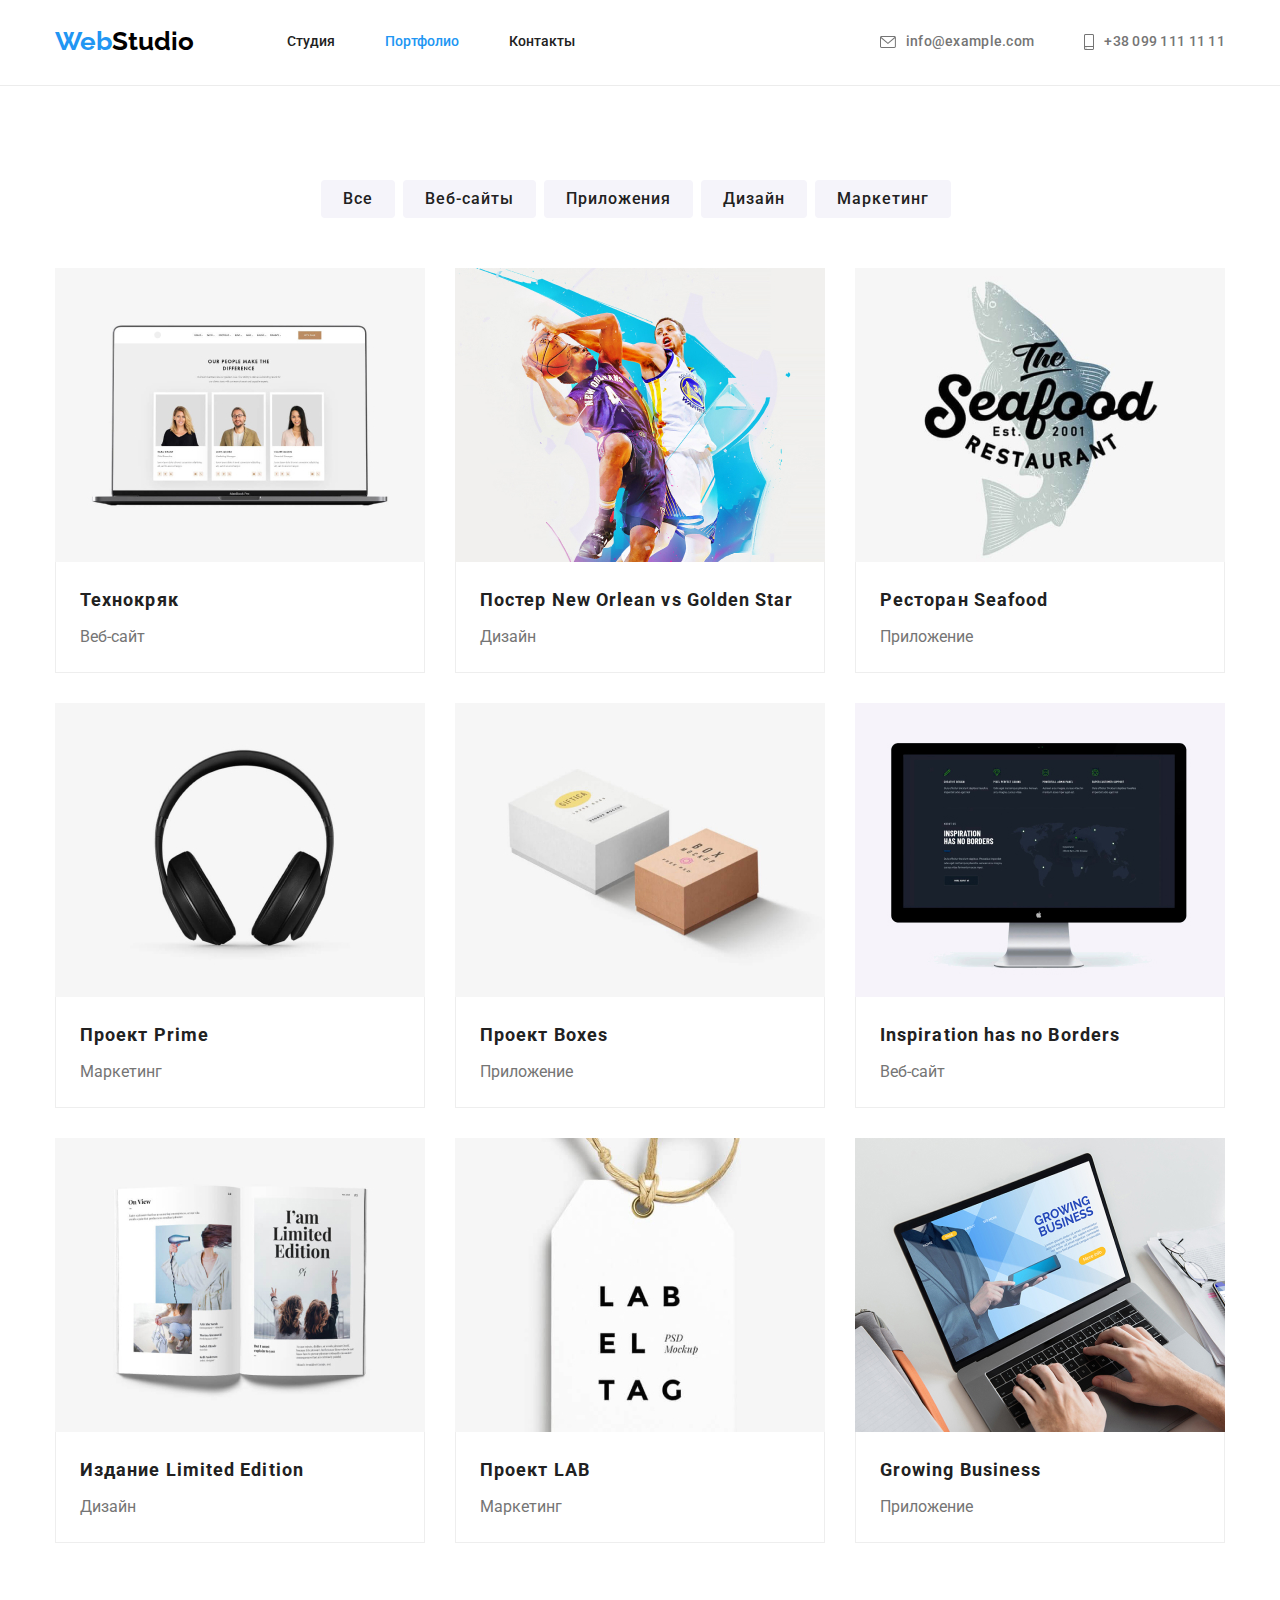
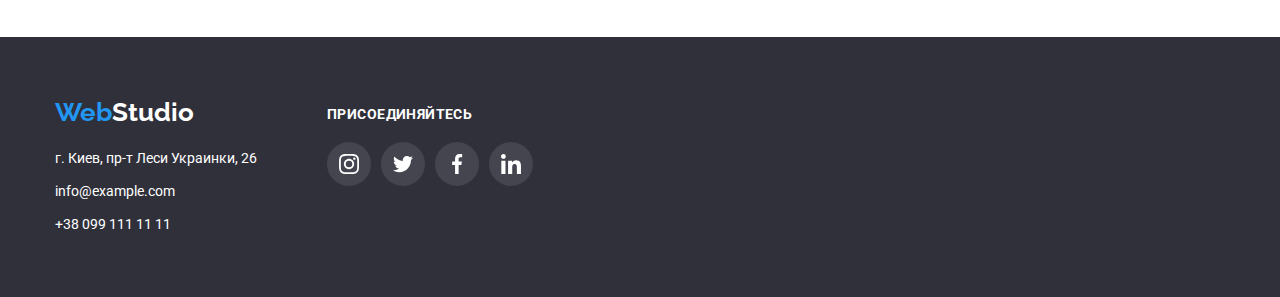
==== commit 68f6b625: "правки от ментора" ====
--- a/portfolio.html
+++ b/portfolio.html
@@ -78,23 +78,19 @@
         <div class="container">
           <ul class="list-portfolio">
             <li class="portfolio-section">
-              <article class="card">
-                <div class="card-tumb">
-                  <a class="portfolio-link" href="#"
-                    ><img
-                      class="portfolio-img"
-                      src="./imeges/portfolio1.jpg"
-                      alt="Веб-сайт"
-                      width="370"
-                      height="294"
-                    />
-                    <div class="portfolio-card">
-                      <h2 class="portfolio-titel">Технокряк</h2>
-                      <p class="about-portfolio">Веб-сайт</p>
-                    </div>
-                  </a>
-                </div>
-              </article>
+              <a class="portfolio-link" href="#"
+                ><img
+                  class="portfolio-img"
+                  src="./imeges/portfolio1.jpg"
+                  alt="Веб-сайт"
+                  width="370"
+                  height="294"
+                />
+                <div class="portfolio-card">
+                  <h2 class="portfolio-titel">Технокряк</h2>
+                  <p class="about-portfolio">Веб-сайт</p>
+                </div>
+              </a>
             </li>
 
             <li class="portfolio-section">
@@ -229,6 +225,7 @@
       </div>
     </main>
     <!--Подвал-->
+
     <footer class="footer">
       <div class="container">
         <div class="address-section">
@@ -238,7 +235,7 @@
           <address class="address">
             <ul class="address-list">
               <li class="footer-contact-list">
-                <a class="footer-contact" href="google.maps.г.Киев,пр-т-Леси-Украинки,26">
+                <a class="footer-contact-adress" href="google.maps.г.Киев,пр-т-Леси-Украинки,26">
                   г. Киев, пр-т Леси Украинки, 26</a
                 >
               </li>
@@ -257,28 +254,28 @@
           <p class="footer-titel-link">Присоединяйтесь</p>
           <ul class="footer-socials">
             <li class="footer-link-list">
-              <a class="footer-linc-icon">
+              <a class="footer-linc-icon" href="">
                 <svg class="footer-icon" width="20px" height="20px">
                   <use href="./imeges/icon/icons.svg#icon-instagram"></use>
                 </svg>
               </a>
             </li>
             <li class="footer-link-list">
-              <a class="footer-linc-icon">
+              <a class="footer-linc-icon" href="">
                 <svg class="footer-icon" width="20px" height="20px">
                   <use href="./imeges/icon/icons.svg#icon-twitter"></use>
                 </svg>
               </a>
             </li>
             <li class="footer-link-list">
-              <a class="footer-linc-icon">
+              <a class="footer-linc-icon" href="">
                 <svg class="footer-icon" width="20px" height="20px">
                   <use href="./imeges/icon/icons.svg#icon-facebook"></use>
                 </svg>
               </a>
             </li>
             <li class="footer-link-list">
-              <a class="footer-linc-icon">
+              <a class="footer-linc-icon" href="">
                 <svg class="footer-icon" width="20px" height="20px">
                   <use href="./imeges/icon/icons.svg#icon-linkedin"></use>
                 </svg>
--- a/css/styles.css
+++ b/css/styles.css
@@ -9,10 +9,10 @@
   --section-fond-color: #2f303a;
   --border-portfolio: #eeeeee;
   --text-color-logo-adres-btn: #ffffff;
-
+  --text-footer: #8C8D92;
   --filter-btn-tim-fon: #f5f4fa;
   --logo-btn-hover: #188ce8;
-
+  --footer-icon: #44454E;
   --portfolio-section-gap: 30px;
 }
 
@@ -83,7 +83,6 @@
 
 .header-logo {
   margin-right: 93px;
-
   font-family: Raleway;
   color: var(--heder-logo-color);
   font-size: 26px;
@@ -117,7 +116,7 @@
 
   font-weight: 500;
   text-decoration: none;
-  cursor: default;
+
   line-height: 1.14;
 }
 .header-nav:hover,
@@ -135,7 +134,6 @@
   margin-left: auto;
   display: flex;
   align-items: center
-  
 }
 .main-nav-list {
   display: flex;
@@ -149,8 +147,9 @@
 }
 
 .header-contact {
+  display: flex;
+  align-items: center;
   color: var(--primery-text-color);
-  font-weight: 500;
   text-decoration: none;
   font-weight: 500;
   line-height: 1.14;
@@ -365,7 +364,8 @@
   fill: var(--icon-color);
 }
 
-.socials-link:hover{
+.socials-link:hover,
+.socials-link:focus{
   fill: var(--text-color-logo-adres-btn);
   background: var(--accent-text-color);
 }
@@ -374,23 +374,17 @@
 /*Постоянные клиенты*/
 
 .clients-titel{
-  margin-top: 94px;
  margin-bottom: 50px;
  text-align: center;
-font-size: 36px;
-  line-height: 1.16;
+ font-size: 36px;
+ line-height: 1.16;
  color: var(--titel-text-color);
 }
 .clients-list{
   display: flex;
-}
-.clients-cards{
-  display: flex;
-  
-}
-.clients-cards:last-child{
-  margin-right: 0px;
-}
+  gap: 30px;
+}
+
 .clients-link-logo {
   display: flex;
     align-items: center;
@@ -399,12 +393,17 @@
     height: 92px;
     border: 1px solid var(--icon-color);
     border-radius: 4px;
-    margin-right: 30px;
-    margin-bottom: 95px;
-}
-
-.clients-link-logo:hover {
+}
+
+.clients-link-logo:hover,
+.clients-link-logo:focus{
 border-color: var(--accent-text-color);
+}
+.clients-link-logo:hover,
+.clients-logo:hover,
+.clients-link-logo:focus,
+.clients-logo:focus{
+  fill: var(--accent-text-color);
 }
 
 .clients-logo{
@@ -413,7 +412,8 @@
 fill: var(--icon-color);
 }
 
-.clients-logo:hover{
+.clients-logo:hover,
+.clients-logo:focus{
  fill: var(--accent-text-color) ;
 }
 
@@ -453,6 +453,7 @@
 .footer-contact-list:last-child {
   margin-bottom: 0px;
 }
+.footer-contact-adress,
 .footer-contact {
   color: var(--text-color-logo-adres-btn);
   text-decoration: none;
@@ -464,18 +465,18 @@
 
 .footer-contact:hover,
 .footer-contact:focus {
-  color: var(--accent-text-color);
+  color: #8C8D92;
 }
 
 /*Социальные сети футер*/
 .footer-social-list{
   display: inline-block;
-    width: 206px;
-    height: 80px;
-    justify-content: center;
-    align-items: center;
-    margin-top: 10px;
-    margin-left: 70px;
+  width: 206px;
+  height: 80px;
+  justify-content: center;
+  align-items: center;
+  margin-top: 10px;
+  margin-left: 70px;
 }
 
 .footer-titel-link {
@@ -504,12 +505,12 @@
   border-radius: 50%;
   width: 44px;
   height: 44px;
-  background-color: #44454E;
-  padding: auto;
-}
-
-
-.footer-linc-icon:hover{
+  background-color: var(--footer-icon);
+}
+
+
+.footer-linc-icon:hover,
+.footer-linc-icon:focus{
 background-color: var(--accent-text-color);
 }
 
@@ -557,13 +558,13 @@
 
 
 .list-portfolio > .portfolio-section {
-  width: calc((100-60px) / 3);
+  width: calc((100% - 60px) / 3);
   margin-right: 30px;
   margin-bottom: 30px;
 }
 
-.portfolio-section:hover,
-.portfolio-section:focus {
+.portfolio-link:hover,
+.portfolio-link:focus{
   box-shadow: 0px 1px 1px rgba(0, 0, 0, 0.12), 0px 4px 4px rgba(0, 0, 0, 0.06), 1px 4px 6px rgba(0, 0, 0, 0.16);
 }
 
@@ -580,8 +581,6 @@
   border-bottom: 1px solid var(--border-portfolio);
   padding: 20px 24px;
 }
-
-
 .portfolio-titel {
   margin-bottom: 4px;
   color: var(--titel-text-color);
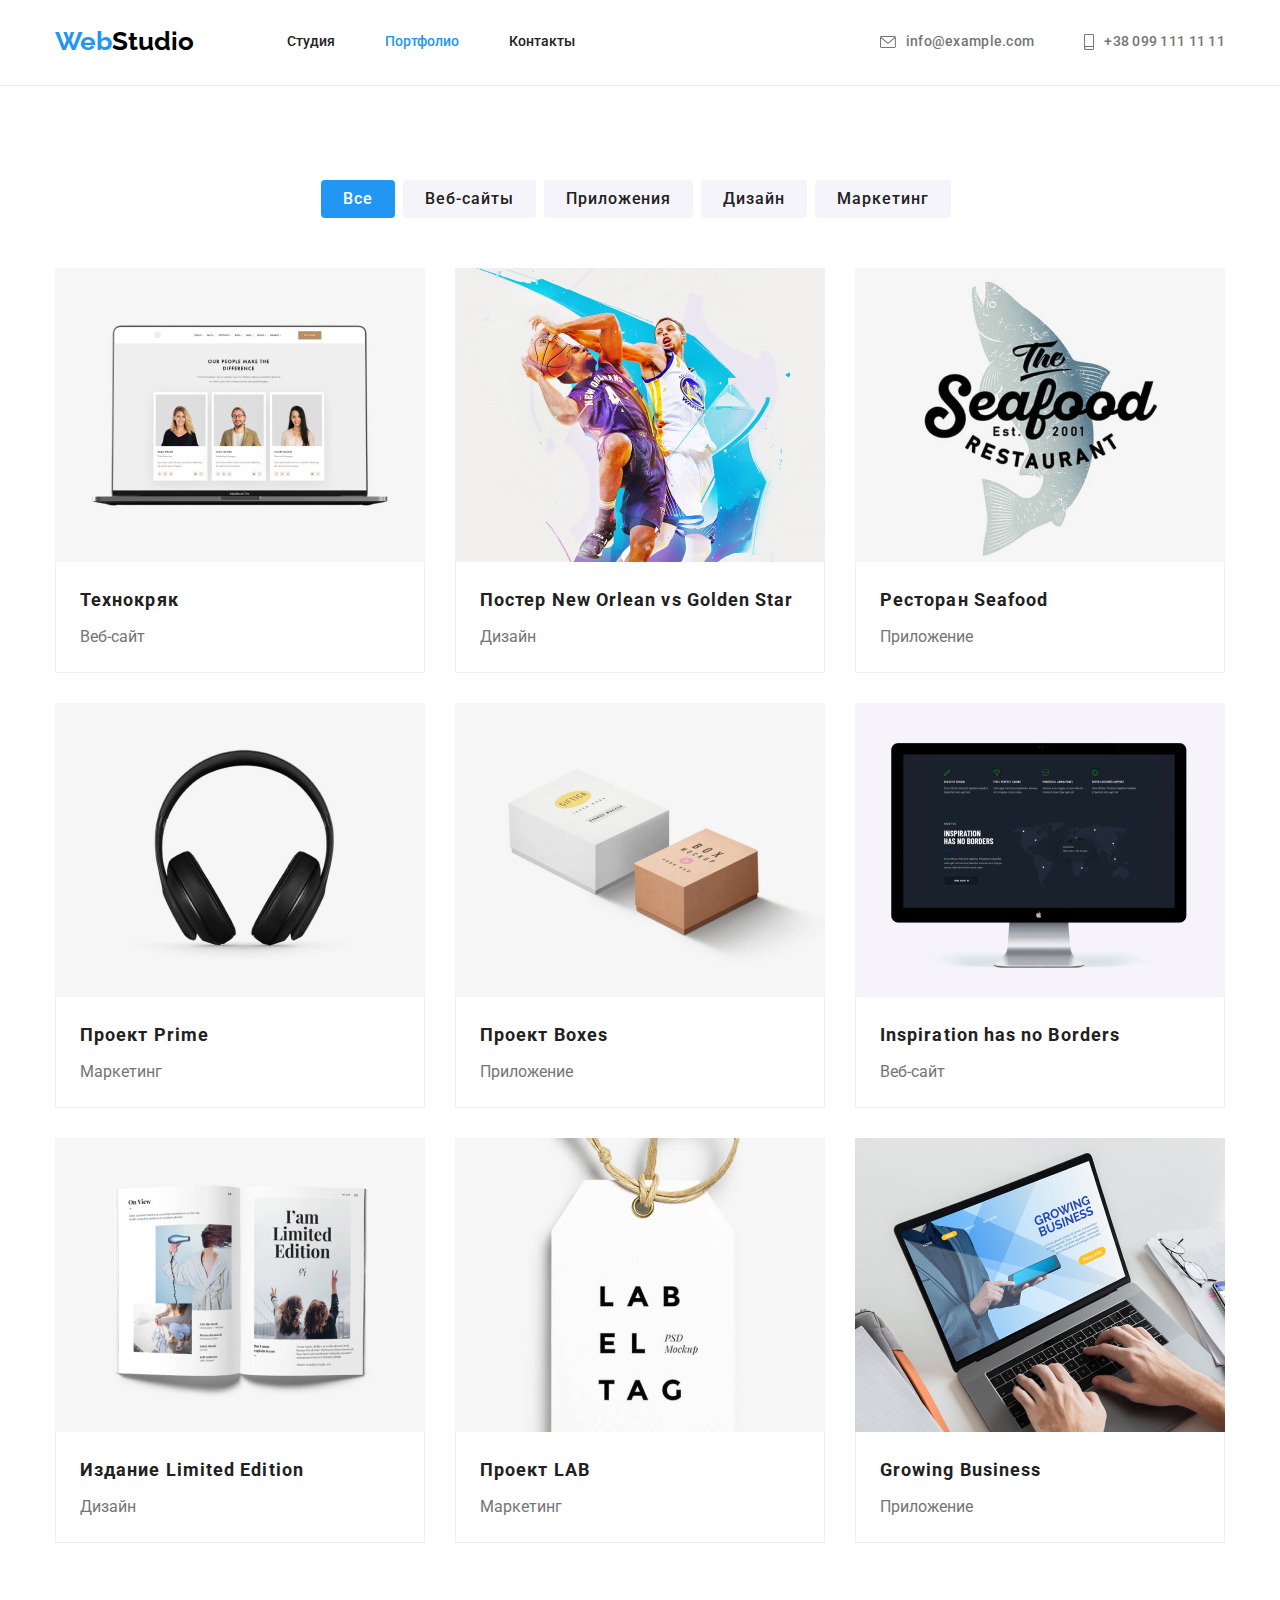
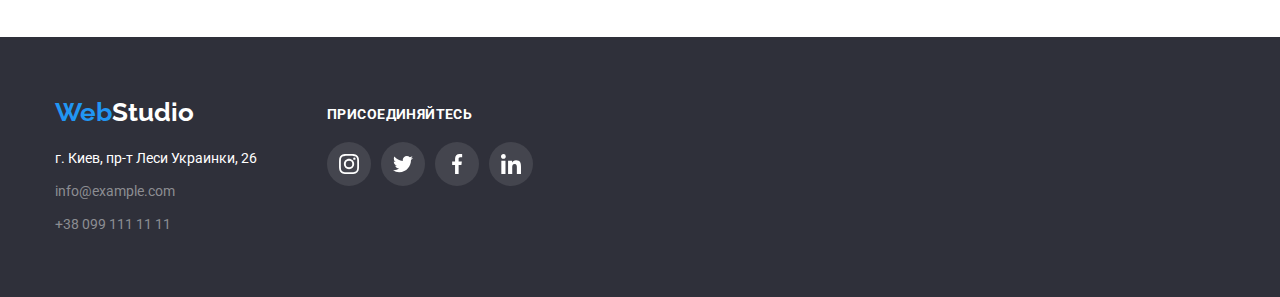
==== commit 3339609d: "правки по рекомендации ментора" ====
--- a/portfolio.html
+++ b/portfolio.html
@@ -66,7 +66,7 @@
           <h1 hidden>Галерея</h1>
           <!--Кнопки фильтра-->
           <ul class="list-btn">
-            <li><button class="filtr-btn" type="button">Все</button></li>
+            <li><button class="filtr-btn activ-btn" type="button">Все</button></li>
             <li><button class="filtr-btn" type="button">Веб-сайты</button></li>
             <li><button class="filtr-btn" type="button">Приложения</button></li>
             <li><button class="filtr-btn" type="button">Дизайн</button></li>
--- a/css/styles.css
+++ b/css/styles.css
@@ -399,10 +399,11 @@
 .clients-link-logo:focus{
 border-color: var(--accent-text-color);
 }
-.clients-link-logo:hover,
-.clients-logo:hover,
-.clients-link-logo:focus,
-.clients-logo:focus{
+
+.clients-link-logo:hover >
+.clients-logo,
+.clients-link-logo:focus >
+.clients-logo{
   fill: var(--accent-text-color);
 }
 
@@ -453,19 +454,26 @@
 .footer-contact-list:last-child {
   margin-bottom: 0px;
 }
-.footer-contact-adress,
-.footer-contact {
+.footer-contact-adress {
   color: var(--text-color-logo-adres-btn);
   text-decoration: none;
-  cursor: default;
+
   line-height: 1.71;
   font-style: normal;
   display: block;
 }
 
+.footer-contact{
+  text-decoration: none;
+    line-height: 1.71;
+    font-style: normal;
+    display: block;
+    color: var(--text-footer);
+}
+
 .footer-contact:hover,
 .footer-contact:focus {
-  color: #8C8D92;
+  color: var(--text-color-logo-adres-btn);
 }
 
 /*Социальные сети футер*/
@@ -549,18 +557,26 @@
   box-shadow: 0px 3px 1px rgba(0, 0, 0, 0.1), 0px 1px 2px rgba(0, 0, 0, 0.08), 0px 2px 2px rgba(0, 0, 0, 0.12);
 }
 
+.activ-btn{
+  color: var(--text-color-logo-adres-btn);
+    background: var(--accent-text-color);
+}
+
 /* Галерея портфолио */
 .list-portfolio {
   display: flex;
   flex-wrap: wrap;
 }
-
-
 
 .list-portfolio > .portfolio-section {
   width: calc((100% - 60px) / 3);
   margin-right: 30px;
   margin-bottom: 30px;
+}
+
+.portfolio-link {
+  display: block;
+  text-decoration: none;
 }
 
 .portfolio-link:hover,
@@ -595,7 +611,4 @@
   line-height: 1.87;
 }
 
-.portfolio-link {
-  text-decoration: none;
-}
-
+
